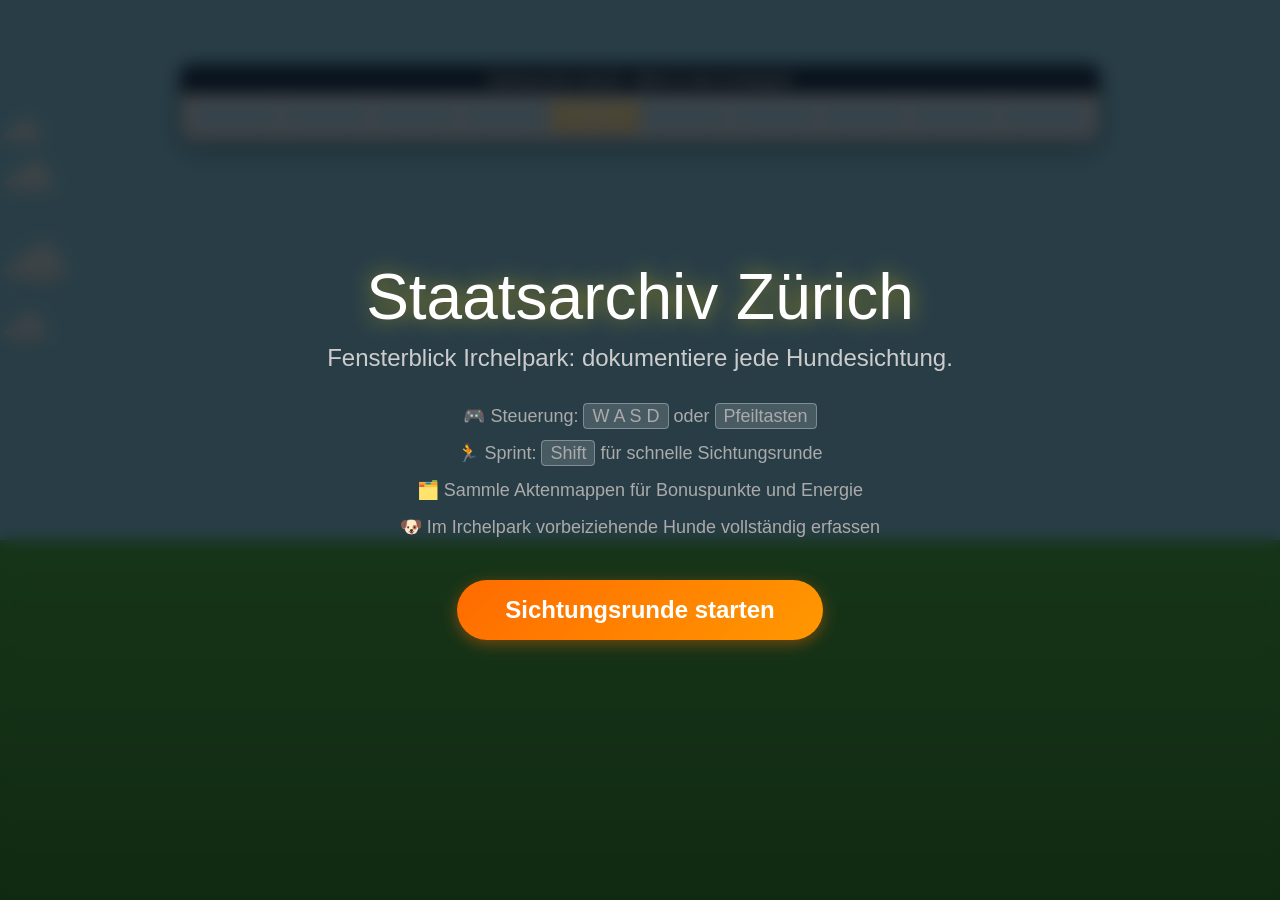
==== hundefangen_stazh.html @ 7fc8d3dc "stazh hunde" ====
<!DOCTYPE html>
<html lang="de">
<head>
    <meta charset="UTF-8">
    <meta name="viewport" content="width=device-width, initial-scale=1.0">
    <title>Staatsarchiv Zürich: Fensterblick Irchelpark</title>
    <style>
        * {
            margin: 0;
            padding: 0;
            box-sizing: border-box;
            user-select: none;
        }

        body {
            overflow: hidden;
            background: #1a1a2e;
            font-family: 'Segoe UI', Tahoma, Geneva, Verdana, sans-serif;
        }

        #game-container {
            position: relative;
            width: 100vw;
            height: 100vh;
            background: linear-gradient(180deg, #87CEEB 0%, #87CEEB 60%, #4CAF50 60%, #388E3C 100%);
            overflow: hidden;
        }

        /* Wolken */
        .cloud {
            position: absolute;
            font-size: 40px;
            opacity: 0.7;
            animation: cloudMove linear infinite;
            pointer-events: none;
        }

        @keyframes cloudMove {
            from { transform: translateX(-100px); }
            to { transform: translateX(calc(100vw + 100px)); }
        }

        /* Bäume und Deko */
        .tree {
            position: absolute;
            font-size: 50px;
            bottom: 0;
            pointer-events: none;
            filter: drop-shadow(2px 4px 3px rgba(0,0,0,0.2));
        }

        /* Staatsarchiv-Fassade mit Fenstern */
        #archive-facade {
            position: absolute;
            top: 64px;
            left: 50%;
            transform: translateX(-50%);
            width: min(86vw, 920px);
            z-index: 24;
            pointer-events: none;
        }

        .archive-building {
            border: 2px solid rgba(29, 56, 90, 0.85);
            border-radius: 10px;
            background: linear-gradient(180deg, rgba(240, 247, 255, 0.95) 0%, rgba(225, 236, 246, 0.94) 100%);
            box-shadow: 0 10px 24px rgba(9, 26, 44, 0.24);
            overflow: hidden;
        }

        .archive-header {
            padding: 6px 12px;
            background: rgba(14, 48, 83, 0.92);
            color: #fff;
            font-size: 14px;
            letter-spacing: 0.3px;
            font-weight: 600;
            text-align: center;
            text-shadow: 0 1px 2px rgba(0,0,0,0.25);
        }

        .archive-windows {
            display: grid;
            grid-template-columns: repeat(10, minmax(26px, 1fr));
            gap: 6px;
            padding: 8px 12px 10px;
        }

        .archive-window {
            min-height: 28px;
            border-radius: 4px;
            border: 1px solid rgba(19, 61, 97, 0.3);
            background: linear-gradient(180deg, rgba(175, 228, 255, 0.78) 0%, rgba(141, 214, 249, 0.56) 100%);
            position: relative;
            overflow: hidden;
        }

        .archive-window::before {
            content: '';
            position: absolute;
            left: 0;
            right: 0;
            top: 9px;
            border-top: 1px solid rgba(12, 52, 88, 0.2);
        }

        .window-sighting {
            position: absolute;
            inset: 0;
            display: flex;
            align-items: center;
            justify-content: center;
            font-size: 18px;
            opacity: 0;
            transform: translateY(6px) scale(0.65);
            transition: opacity 0.25s ease, transform 0.25s ease;
            filter: drop-shadow(0 0 4px rgba(255, 255, 255, 0.85));
        }

        .archive-window.active {
            box-shadow: 0 0 0 2px rgba(255, 214, 84, 0.6);
            background: linear-gradient(180deg, rgba(255, 245, 192, 0.92) 0%, rgba(255, 225, 141, 0.86) 100%);
        }

        .archive-window.active .window-sighting {
            opacity: 1;
            transform: translateY(0) scale(1);
        }

        /* Spieler und Hunde */
        .dog {
            position: absolute;
            font-size: 40px;
            transition: none;
            z-index: 10;
            filter: drop-shadow(2px 3px 2px rgba(0,0,0,0.3));
        }

        .dog.player {
            z-index: 20;
            font-size: 48px;
            filter: drop-shadow(2px 3px 4px rgba(0,0,0,0.4));
        }

        .dog.caught {
            opacity: 0.85;
            font-size: 36px;
        }

        /* Fang-Effekt */
        .catch-effect {
            position: absolute;
            font-size: 24px;
            font-weight: bold;
            color: #FF6B00;
            text-shadow: 0 0 10px #FFD700;
            z-index: 100;
            pointer-events: none;
            animation: catchPop 0.8s ease-out forwards;
        }

        @keyframes catchPop {
            0% { transform: scale(0.5) translateY(0); opacity: 1; }
            50% { transform: scale(1.3) translateY(-30px); opacity: 1; }
            100% { transform: scale(1) translateY(-60px); opacity: 0; }
        }

        /* Konfetti */
        .confetti {
            position: absolute;
            width: 10px;
            height: 10px;
            z-index: 200;
            pointer-events: none;
            animation: confettiFall linear forwards;
        }

        @keyframes confettiFall {
            0% { transform: translateY(0) rotate(0deg); opacity: 1; }
            100% { transform: translateY(100vh) rotate(720deg); opacity: 0; }
        }

        /* HUD */
        #hud {
            position: absolute;
            top: 0;
            left: 0;
            right: 0;
            display: flex;
            justify-content: space-between;
            align-items: center;
            padding: 12px 24px;
            background: rgba(0, 0, 0, 0.3);
            backdrop-filter: blur(5px);
            z-index: 50;
            color: white;
            font-size: 20px;
            font-weight: bold;
        }

        #hud .hud-item {
            display: flex;
            align-items: center;
            gap: 8px;
        }

        #hud .hud-item span.label {
            color: #FFD700;
        }

        /* Startbildschirm */
        #start-screen, #level-screen, #win-screen {
            position: absolute;
            top: 0; left: 0; right: 0; bottom: 0;
            display: flex;
            flex-direction: column;
            justify-content: center;
            align-items: center;
            background: rgba(0, 0, 0, 0.7);
            backdrop-filter: blur(8px);
            z-index: 500;
            color: white;
            text-align: center;
        }

        .screen-title {
            font-size: clamp(34px, 7.5vw, 64px);
            margin-bottom: 10px;
            text-shadow: 0 0 20px rgba(255, 215, 0, 0.5);
        }

        .screen-subtitle {
            font-size: clamp(18px, 3.8vw, 24px);
            color: #ccc;
            margin-bottom: 30px;
        }

        .screen-info {
            font-size: 18px;
            color: #aaa;
            margin-bottom: 8px;
            line-height: 1.6;
        }

        .screen-info kbd {
            background: rgba(255,255,255,0.15);
            border: 1px solid rgba(255,255,255,0.3);
            border-radius: 4px;
            padding: 2px 8px;
            font-family: inherit;
        }

        .btn {
            margin-top: 30px;
            padding: 16px 48px;
            font-size: 24px;
            font-weight: bold;
            border: none;
            border-radius: 50px;
            cursor: pointer;
            background: linear-gradient(135deg, #FF6B00, #FF9800);
            color: white;
            box-shadow: 0 4px 15px rgba(255, 107, 0, 0.4);
            transition: transform 0.2s, box-shadow 0.2s;
        }

        .btn:hover {
            transform: scale(1.05);
            box-shadow: 0 6px 20px rgba(255, 107, 0, 0.6);
        }

        .btn:active {
            transform: scale(0.97);
        }

        .stats-box {
            background: rgba(255,255,255,0.1);
            border-radius: 16px;
            padding: 20px 40px;
            margin: 20px 0;
        }

        .stats-box .stat {
            font-size: 22px;
            margin: 8px 0;
        }

        .stats-box .stat .val {
            color: #FFD700;
            font-weight: bold;
        }

        /* Pfotenabdrücke Trail */
        .paw-print {
            position: absolute;
            font-size: 16px;
            opacity: 0.3;
            pointer-events: none;
            animation: pawFade 2s ease-out forwards;
        }

        @keyframes pawFade {
            0% { opacity: 0.3; }
            100% { opacity: 0; }
        }

        /* Wuff-Bubble */
        .wuff-bubble {
            position: absolute;
            background: white;
            color: #333;
            padding: 4px 10px;
            border-radius: 12px;
            font-size: 14px;
            font-weight: bold;
            z-index: 30;
            pointer-events: none;
            animation: bubbleFloat 1s ease-out forwards;
            box-shadow: 0 2px 8px rgba(0,0,0,0.2);
        }

        .wuff-bubble::after {
            content: '';
            position: absolute;
            bottom: -6px;
            left: 50%;
            transform: translateX(-50%);
            border-left: 6px solid transparent;
            border-right: 6px solid transparent;
            border-top: 6px solid white;
        }

        @keyframes bubbleFloat {
            0% { transform: translateY(0) scale(0.5); opacity: 0; }
            20% { transform: translateY(-10px) scale(1); opacity: 1; }
            80% { opacity: 1; }
            100% { transform: translateY(-40px); opacity: 0; }
        }

        /* Mini-Map */
        #minimap {
            position: absolute;
            bottom: 12px;
            right: 12px;
            width: 150px;
            height: 100px;
            background: rgba(0,0,0,0.4);
            border: 2px solid rgba(255,255,255,0.3);
            border-radius: 8px;
            z-index: 40;
            overflow: hidden;
        }

        .minimap-dot {
            position: absolute;
            width: 6px;
            height: 6px;
            border-radius: 50%;
        }

        .minimap-dot.player-dot {
            background: #FFD700;
            width: 8px;
            height: 8px;
            box-shadow: 0 0 4px #FFD700;
        }

        .minimap-dot.enemy-dot {
            background: #FF4444;
        }

        .minimap-dot.caught-dot {
            background: #4CAF50;
        }

        /* Geschwindigkeits-Boost Anzeige */
        .speed-indicator {
            position: absolute;
            bottom: 12px;
            left: 12px;
            color: white;
            font-size: 16px;
            background: rgba(0,0,0,0.4);
            padding: 8px 14px;
            border-radius: 8px;
            z-index: 40;
        }

        /* Lustige Hunde-Bouncing animation */
        .dog-bounce {
            animation: dogBounce 0.5s ease-in-out infinite alternate;
        }

        @keyframes dogBounce {
            0% { transform: translateY(0) scaleX(1); }
            100% { transform: translateY(-5px) scaleX(-1); }
        }

        .dog-idle {
            animation: dogIdle 1.5s ease-in-out infinite alternate;
        }

        @keyframes dogIdle {
            0% { transform: translateY(0); }
            100% { transform: translateY(-3px); }
        }

        /* Power-Up */
        .powerup {
            position: absolute;
            font-size: 32px;
            z-index: 15;
            animation: powerupFloat 1s ease-in-out infinite alternate;
            filter: drop-shadow(0 0 8px gold);
            cursor: pointer;
        }

        @keyframes powerupFloat {
            0% { transform: translateY(0) scale(1); }
            100% { transform: translateY(-8px) scale(1.1); }
        }

        /* Mobile Controls */
        #mobile-controls {
            display: none;
            position: absolute;
            bottom: 20px;
            left: 50%;
            transform: translateX(-50%);
            z-index: 60;
        }

        .mobile-btn {
            width: 60px;
            height: 60px;
            background: rgba(255,255,255,0.3);
            border: 2px solid rgba(255,255,255,0.5);
            border-radius: 50%;
            font-size: 28px;
            display: flex;
            align-items: center;
            justify-content: center;
            cursor: pointer;
            -webkit-tap-highlight-color: transparent;
        }

        .mobile-btn:active {
            background: rgba(255,255,255,0.5);
        }

        .mobile-row {
            display: flex;
            justify-content: center;
            gap: 5px;
        }

        @media (pointer: coarse) {
            #mobile-controls {
                display: block;
            }

            #archive-facade {
                top: 58px;
                width: min(92vw, 760px);
            }

            .archive-windows {
                grid-template-columns: repeat(8, minmax(24px, 1fr));
            }
        }
    </style>
</head>
<body>
    <div id="game-container">
        <!-- HUD -->
        <div id="hud" style="display:none;">
            <div class="hud-item">
                <span class="label">🗂️ Sichtungen:</span>
                <span id="pack-count">0</span>
            </div>
            <div class="hud-item">
                <span class="label">⭐ Punkte:</span>
                <span id="score">0</span>
            </div>
            <div class="hud-item">
                <span class="label">⏱️ Zeit:</span>
                <span id="timer">0:00</span>
            </div>
            <div class="hud-item">
                <span class="label">📊 Fenster:</span>
                <span id="level">1</span>
            </div>
        </div>

        <!-- Staatsarchiv-Fassade -->
        <div id="archive-facade" aria-hidden="true">
            <div class="archive-building">
                <div class="archive-header" id="archive-level-name">Staatsarchiv Zürich · Blick in den Irchelpark</div>
                <div class="archive-windows" id="archive-windows"></div>
            </div>
        </div>

        <!-- Minimap -->
        <div id="minimap" style="display:none;"></div>

        <!-- Speed Indicator -->
        <div class="speed-indicator" id="speed-indicator" style="display:none;">
            👀 Fensterblick
        </div>

        <!-- Mobile Controls -->
        <div id="mobile-controls">
            <div class="mobile-row">
                <div class="mobile-btn" data-dir="up">⬆️</div>
            </div>
            <div class="mobile-row">
                <div class="mobile-btn" data-dir="left">⬅️</div>
                <div class="mobile-btn" data-dir="down">⬇️</div>
                <div class="mobile-btn" data-dir="right">➡️</div>
            </div>
        </div>

        <!-- Start Screen -->
        <div id="start-screen">
            <div class="screen-title">Staatsarchiv Zürich</div>
            <div class="screen-subtitle">Fensterblick Irchelpark: dokumentiere jede Hundesichtung.</div>
            <div class="screen-info">🎮 Steuerung: <kbd>W A S D</kbd> oder <kbd>Pfeiltasten</kbd></div>
            <div class="screen-info">🏃 Sprint: <kbd>Shift</kbd> für schnelle Sichtungsrunde</div>
            <div class="screen-info">🗂️ Sammle Aktenmappen für Bonuspunkte und Energie</div>
            <div class="screen-info">🐶 Im Irchelpark vorbeiziehende Hunde vollständig erfassen</div>
            <button class="btn" id="start-btn">Sichtungsrunde starten</button>
        </div>

        <!-- Level Complete Screen -->
        <div id="level-screen" style="display:none;">
            <div class="screen-title">Sichtungsrunde abgeschlossen</div>
            <div class="stats-box">
                <div class="stat">🐕 Hunde dokumentiert: <span class="val" id="ls-dogs">0</span></div>
                <div class="stat">⭐ Punkte: <span class="val" id="ls-score">0</span></div>
                <div class="stat">⏱️ Zeit: <span class="val" id="ls-time">0:00</span></div>
            </div>
            <button class="btn" id="next-btn">Nächstes Fenster öffnen</button>
        </div>

        <!-- Win Screen -->
        <div id="win-screen" style="display:none;">
            <div class="screen-title">Archivbericht komplett</div>
            <div class="screen-subtitle">Alle Fenster am Staatsarchiv wurden ausgewertet.</div>
            <div class="stats-box">
                <div class="stat">⭐ Gesamtpunkte: <span class="val" id="ws-score">0</span></div>
                <div class="stat">⏱️ Gesamtzeit: <span class="val" id="ws-time">0:00</span></div>
                <div class="stat">🐕 Hunde dokumentiert: <span class="val" id="ws-dogs">0</span></div>
            </div>
            <button class="btn" id="restart-btn">Neue Tagesrunde</button>
        </div>
    </div>

    <script>
        // ============================================================
        // STAATSARCHIV ZUERICH: FENSTERBLICK IRCHELPARK
        // ============================================================

        const container = document.getElementById('game-container');
        const hud = document.getElementById('hud');
        const minimapEl = document.getElementById('minimap');
        const speedIndicator = document.getElementById('speed-indicator');
        const archiveLevelNameEl = document.getElementById('archive-level-name');
        const archiveWindowsEl = document.getElementById('archive-windows');

        // Dog Emojis
        const DOG_EMOJIS = ['🐶', '🐩', '🦮', '🐕‍🦺', '🐕', '🦊'];
        const PLAYER_EMOJI = '🐕';
        const POWERUP_EMOJI = '🗂️';
        const WINDOW_SIGHTING_EMOJIS = ['🐶', '🐕', '🦮', '🐕‍🦺', '🐾', '🦴'];
        const BARK_SOUNDS = ['Wuff im Park!', 'Gassi!', 'Wau vom Irchel!', 'Hechel...', 'Ruff!', 'Sichtung!'];

        // Level Konfiguration
        const LEVELS = [
            { dogs: 5, speed: 1.4, name: "Nordfenster", spot: "Irchelpark Wiesenrand", bgColor1: '#9ED3EC', bgColor2: '#4E9362', powerups: 2, sightingRate: 260 },
            { dogs: 7, speed: 1.95, name: "Lesesaalfenster", spot: "Beliebte Gassi-Route", bgColor1: '#E9CFA5', bgColor2: '#5A9F69', powerups: 3, sightingRate: 230 },
            { dogs: 9, speed: 2.35, name: "Westfenster", spot: "Bachweg im Irchelpark", bgColor1: '#9AC6E3', bgColor2: '#74B84A', powerups: 2, sightingRate: 205 },
            { dogs: 11, speed: 2.85, name: "Magazinfenster", spot: "Hundegruppe am Hang", bgColor1: '#D5B9D8', bgColor2: '#6AAE6A', powerups: 4, sightingRate: 180 },
            { dogs: 14, speed: 3.3, name: "Panoramafenster", spot: "Hauptweg Irchelpark", bgColor1: '#F2AE8B', bgColor2: '#53A065', powerups: 3, sightingRate: 155 },
        ];

        // Game State
        let state = {
            running: false,
            level: 0,
            score: 0,
            totalDogsCaught: 0,
            startTime: 0,
            levelStartTime: 0,
            player: { x: 0, y: 0, vx: 0, vy: 0, speed: 4, sprinting: false, stamina: 100 },
            dogs: [],
            caughtDogs: [], // Trail following player
            powerups: [],
            keys: {},
            mobileDir: { up: false, down: false, left: false, right: false },
            pawTimer: 0,
            archiveSightingTimer: 0,
            activeWindowIndex: -1,
            gameWidth: 0,
            gameHeight: 0,
        };

        // DOM Elements
        let playerEl = null;
        let dogElements = [];
        let caughtElements = [];
        let powerupElements = [];
        let treeElements = [];
        let cloudElements = [];
        let archiveWindowElements = [];

        // ============================================================
        // Initialisierung
        // ============================================================

        function init() {
            state.gameWidth = window.innerWidth;
            state.gameHeight = window.innerHeight;

            // Events
            document.addEventListener('keydown', e => {
                state.keys[e.key.toLowerCase()] = true;
                if (['arrowup','arrowdown','arrowleft','arrowright',' '].includes(e.key.toLowerCase())) {
                    e.preventDefault();
                }
            });
            document.addEventListener('keyup', e => {
                state.keys[e.key.toLowerCase()] = false;
            });

            // Mobile Controls
            document.querySelectorAll('.mobile-btn').forEach(btn => {
                const dir = btn.dataset.dir;
                btn.addEventListener('touchstart', e => { e.preventDefault(); state.mobileDir[dir] = true; });
                btn.addEventListener('touchend', e => { e.preventDefault(); state.mobileDir[dir] = false; });
            });

            // Buttons
            document.getElementById('start-btn').addEventListener('click', startGame);
            document.getElementById('next-btn').addEventListener('click', nextLevel);
            document.getElementById('restart-btn').addEventListener('click', restartGame);

            // Resize
            window.addEventListener('resize', () => {
                state.gameWidth = window.innerWidth;
                state.gameHeight = window.innerHeight;
                createArchiveWindows();
            });

            // Deko
            createClouds();
            createArchiveWindows();
        }

        function createClouds() {
            for (let i = 0; i < 4; i++) {
                const cloud = document.createElement('div');
                cloud.className = 'cloud';
                cloud.textContent = '☁️';
                cloud.style.top = (5 + Math.random() * 40) + '%';
                cloud.style.animationDuration = (15 + Math.random() * 20) + 's';
                cloud.style.animationDelay = (-Math.random() * 20) + 's';
                cloud.style.fontSize = (30 + Math.random() * 30) + 'px';
                container.appendChild(cloud);
                cloudElements.push(cloud);
            }
        }

        function createArchiveWindows() {
            archiveWindowsEl.innerHTML = '';
            archiveWindowElements = [];

            const windowCount = window.matchMedia('(pointer: coarse)').matches ? 8 : 10;
            for (let i = 0; i < windowCount; i++) {
                const windowEl = document.createElement('div');
                windowEl.className = 'archive-window';

                const sightingEl = document.createElement('div');
                sightingEl.className = 'window-sighting';
                sightingEl.textContent = WINDOW_SIGHTING_EMOJIS[Math.floor(Math.random() * WINDOW_SIGHTING_EMOJIS.length)];

                windowEl.appendChild(sightingEl);
                archiveWindowsEl.appendChild(windowEl);
                archiveWindowElements.push(windowEl);
            }

            setArchiveWindowSighting(Math.floor(Math.random() * archiveWindowElements.length));
        }

        function setArchiveWindowSighting(index) {
            archiveWindowElements.forEach((windowEl, i) => {
                const sightingEl = windowEl.querySelector('.window-sighting');
                if (i === index) {
                    sightingEl.textContent = WINDOW_SIGHTING_EMOJIS[Math.floor(Math.random() * WINDOW_SIGHTING_EMOJIS.length)];
                    windowEl.classList.add('active');
                } else {
                    windowEl.classList.remove('active');
                }
            });

            state.activeWindowIndex = index;
        }

        function updateArchiveWindows(dt) {
            if (!state.running || archiveWindowElements.length === 0) return;

            const currentLevel = LEVELS[state.level];
            state.archiveSightingTimer += dt;

            if (state.archiveSightingTimer < currentLevel.sightingRate) return;

            state.archiveSightingTimer = 0;
            const nextWindow = Math.floor(Math.random() * archiveWindowElements.length);
            setArchiveWindowSighting(nextWindow);
        }

        function createTrees() {
            // Clear old trees
            treeElements.forEach(t => t.remove());
            treeElements = [];

            const trees = ['🌳', '🌲', '🌿', '🌱', '🪑', '🚶', '🚴', '🦆'];
            const count = 8 + Math.floor(Math.random() * 6);
            for (let i = 0; i < count; i++) {
                const tree = document.createElement('div');
                tree.className = 'tree';
                tree.textContent = trees[Math.floor(Math.random() * trees.length)];
                tree.style.left = (Math.random() * 90 + 5) + '%';
                tree.style.bottom = (Math.random() * 35) + '%';
                tree.style.fontSize = (35 + Math.random() * 30) + 'px';
                tree.style.opacity = 0.7 + Math.random() * 0.3;
                container.appendChild(tree);
                treeElements.push(tree);
            }
        }

        // ============================================================
        // Spiel starten
        // ============================================================

        function startGame() {
            document.getElementById('start-screen').style.display = 'none';
            state.level = 0;
            state.score = 0;
            state.totalDogsCaught = 0;
            state.startTime = Date.now();
            startLevel();
        }

        function restartGame() {
            document.getElementById('win-screen').style.display = 'none';
            state.level = 0;
            state.score = 0;
            state.totalDogsCaught = 0;
            state.startTime = Date.now();
            startLevel();
        }

        function nextLevel() {
            document.getElementById('level-screen').style.display = 'none';
            state.level++;
            if (state.level >= LEVELS.length) {
                showWinScreen();
                return;
            }
            startLevel();
        }

        function startLevel() {
            const lvl = LEVELS[state.level];

            // Update background
            container.style.background = `linear-gradient(180deg, ${lvl.bgColor1} 0%, ${lvl.bgColor1} 55%, ${lvl.bgColor2} 55%, ${lvl.bgColor2} 100%)`;
            archiveLevelNameEl.textContent = `Staatsarchiv Zürich · ${lvl.name} (${lvl.spot})`;

            // Clear old elements
            clearGameElements();

            // Create decorations
            createTrees();

            // Show HUD
            hud.style.display = 'flex';
            minimapEl.style.display = 'block';
            speedIndicator.style.display = 'block';
            document.getElementById('level').textContent = state.level + 1;

            // Place player in center
            state.player.x = state.gameWidth / 2;
            state.player.y = state.gameHeight / 2;
            state.player.vx = 0;
            state.player.vy = 0;
            state.player.stamina = 100;

            // Create player element
            playerEl = document.createElement('div');
            playerEl.className = 'dog player dog-idle';
            playerEl.textContent = PLAYER_EMOJI;
            container.appendChild(playerEl);

            // Create enemy dogs
            state.dogs = [];
            dogElements = [];
            for (let i = 0; i < lvl.dogs; i++) {
                const dog = {
                    x: Math.random() * (state.gameWidth - 100) + 50,
                    y: Math.random() * (state.gameHeight - 200) + 100,
                    vx: (Math.random() - 0.5) * 2,
                    vy: (Math.random() - 0.5) * 2,
                    emoji: DOG_EMOJIS[Math.floor(Math.random() * DOG_EMOJIS.length)],
                    speed: lvl.speed * (0.8 + Math.random() * 0.4),
                    scared: false,
                    scaredTimer: 0,
                    wanderTimer: Math.random() * 100,
                    barkTimer: Math.random() * 300,
                };
                state.dogs.push(dog);

                const el = document.createElement('div');
                el.className = 'dog dog-idle';
                el.textContent = dog.emoji;
                container.appendChild(el);
                dogElements.push(el);
            }

            // Create powerups
            state.powerups = [];
            powerupElements = [];
            for (let i = 0; i < lvl.powerups; i++) {
                createPowerup();
            }

            // Configure caught dogs trail
            state.caughtDogs = [];
            caughtElements = [];
            state.archiveSightingTimer = 0;
            if (archiveWindowElements.length > 0) {
                setArchiveWindowSighting(Math.floor(Math.random() * archiveWindowElements.length));
            }

            // Start time
            state.levelStartTime = Date.now();

            // Start game loop
            state.running = true;
            requestAnimationFrame(gameLoop);
        }

        function createPowerup() {
            const pu = {
                x: Math.random() * (state.gameWidth - 100) + 50,
                y: Math.random() * (state.gameHeight - 200) + 100,
                type: 'archive-doc',
            };
            state.powerups.push(pu);

            const el = document.createElement('div');
            el.className = 'powerup';
            el.textContent = POWERUP_EMOJI;
            container.appendChild(el);
            powerupElements.push(el);
        }

        function clearGameElements() {
            if (playerEl) playerEl.remove();
            dogElements.forEach(el => el.remove());
            caughtElements.forEach(el => el.remove());
            powerupElements.forEach(el => el.remove());
            document.querySelectorAll('.paw-print, .catch-effect, .wuff-bubble, .confetti').forEach(el => el.remove());
            dogElements = [];
            caughtElements = [];
            powerupElements = [];
            state.dogs = [];
            state.caughtDogs = [];
            state.powerups = [];
        }

        // ============================================================
        // Game Loop
        // ============================================================

        let lastTime = 0;

        function gameLoop(timestamp) {
            if (!state.running) return;

            const dt = Math.min((timestamp - lastTime) / 16.67, 3); // Normalize to ~60fps
            lastTime = timestamp;

            updatePlayer(dt);
            updateDogs(dt);
            updateCaughtDogs(dt);
            updateArchiveWindows(dt);
            checkCollisions();
            updateHUD();
            updateMinimap();
            render();

            requestAnimationFrame(gameLoop);
        }

        // ============================================================
        // Spieler Update
        // ============================================================

        function updatePlayer(dt) {
            const p = state.player;
            let dx = 0, dy = 0;

            // Input
            if (state.keys['w'] || state.keys['arrowup'] || state.mobileDir.up) dy -= 1;
            if (state.keys['s'] || state.keys['arrowdown'] || state.mobileDir.down) dy += 1;
            if (state.keys['a'] || state.keys['arrowleft'] || state.mobileDir.left) dx -= 1;
            if (state.keys['d'] || state.keys['arrowright'] || state.mobileDir.right) dx += 1;

            // Normalize diagonal
            if (dx !== 0 && dy !== 0) {
                dx *= 0.707;
                dy *= 0.707;
            }

            // Sprint
            const isSprinting = (state.keys['shift'] || state.keys['Shift']) && p.stamina > 0 && (dx !== 0 || dy !== 0);
            p.sprinting = isSprinting;

            if (isSprinting) {
                p.stamina = Math.max(0, p.stamina - 0.8 * dt);
            } else {
                p.stamina = Math.min(100, p.stamina + 0.3 * dt);
            }

            const speed = isSprinting ? p.speed * 1.6 : p.speed;

            // Apply velocity with smoothing
            p.vx = dx * speed;
            p.vy = dy * speed;

            p.x += p.vx * dt;
            p.y += p.vy * dt;

            // Bounds
            p.x = Math.max(25, Math.min(state.gameWidth - 25, p.x));
            p.y = Math.max(70, Math.min(state.gameHeight - 25, p.y));

            // Paw prints
            state.pawTimer += dt;
            if ((Math.abs(p.vx) > 0.5 || Math.abs(p.vy) > 0.5) && state.pawTimer > 8) {
                state.pawTimer = 0;
                createPawPrint(p.x, p.y);
            }

            // Speed indicator
            if (isSprinting) {
                speedIndicator.innerHTML = `🏃 Aktenlauf (${Math.round(p.stamina)}%)`;
                speedIndicator.style.color = p.stamina < 20 ? '#FF4444' : '#FFD700';
            } else {
                speedIndicator.innerHTML = `👀 Fensterblick (${Math.round(p.stamina)}%)`;
                speedIndicator.style.color = 'white';
            }

            // Animation class
            if (Math.abs(p.vx) > 0.5 || Math.abs(p.vy) > 0.5) {
                playerEl.className = 'dog player dog-bounce';
            } else {
                playerEl.className = 'dog player dog-idle';
            }
        }

        function createPawPrint(x, y) {
            const paw = document.createElement('div');
            paw.className = 'paw-print';
            paw.textContent = '🐾';
            paw.style.left = (x - 8) + 'px';
            paw.style.top = (y + 10) + 'px';
            container.appendChild(paw);
            setTimeout(() => paw.remove(), 2000);
        }

        // ============================================================
        // Hunde KI
        // ============================================================

        function updateDogs(dt) {
            const p = state.player;

            state.dogs.forEach((dog, i) => {
                const distToPlayer = distance(dog.x, dog.y, p.x, p.y);
                const fleeRange = 180;
                const panicRange = 100;

                dog.wanderTimer += dt;
                dog.barkTimer += dt;

                // Gelegentlich bellen
                if (dog.barkTimer > 200 + Math.random() * 300) {
                    dog.barkTimer = 0;
                    if (Math.random() < 0.3) {
                        showBark(dog.x, dog.y - 20);
                    }
                }

                if (distToPlayer < panicRange) {
                    // PANIK - schnell wegrennen
                    const angle = Math.atan2(dog.y - p.y, dog.x - p.x);
                    dog.vx = Math.cos(angle) * dog.speed * 1.8;
                    dog.vy = Math.sin(angle) * dog.speed * 1.8;
                    dog.scared = true;

                    // Bellen wenn panisch
                    if (Math.random() < 0.02) {
                        showBark(dog.x, dog.y - 20);
                    }
                } else if (distToPlayer < fleeRange) {
                    // Nervös - wegbewegen
                    const angle = Math.atan2(dog.y - p.y, dog.x - p.x);
                    dog.vx += Math.cos(angle) * dog.speed * 0.15 * dt;
                    dog.vy += Math.sin(angle) * dog.speed * 0.15 * dt;
                    dog.scared = true;
                } else {
                    dog.scared = false;

                    // Frei herumlaufen
                    if (dog.wanderTimer > 60 + Math.random() * 80) {
                        dog.wanderTimer = 0;
                        const angle = Math.random() * Math.PI * 2;
                        dog.vx = Math.cos(angle) * dog.speed * 0.6;
                        dog.vy = Math.sin(angle) * dog.speed * 0.6;
                    }
                }

                // Geschwindigkeit begrenzen
                const maxSpd = dog.scared ? dog.speed * 2 : dog.speed;
                const currentSpd = Math.sqrt(dog.vx * dog.vx + dog.vy * dog.vy);
                if (currentSpd > maxSpd) {
                    dog.vx = (dog.vx / currentSpd) * maxSpd;
                    dog.vy = (dog.vy / currentSpd) * maxSpd;
                }

                // Reibung
                dog.vx *= 0.98;
                dog.vy *= 0.98;

                // Position aktualisieren
                dog.x += dog.vx * dt;
                dog.y += dog.vy * dt;

                // Bounds - von Wänden abprallen
                if (dog.x < 30) { dog.x = 30; dog.vx = Math.abs(dog.vx) * 0.8; }
                if (dog.x > state.gameWidth - 30) { dog.x = state.gameWidth - 30; dog.vx = -Math.abs(dog.vx) * 0.8; }
                if (dog.y < 70) { dog.y = 70; dog.vy = Math.abs(dog.vy) * 0.8; }
                if (dog.y > state.gameHeight - 30) { dog.y = state.gameHeight - 30; dog.vy = -Math.abs(dog.vy) * 0.8; }

                // Animation
                if (dog.scared) {
                    dogElements[i].className = 'dog dog-bounce';
                } else if (Math.abs(dog.vx) > 0.3 || Math.abs(dog.vy) > 0.3) {
                    dogElements[i].className = 'dog dog-bounce';
                } else {
                    dogElements[i].className = 'dog dog-idle';
                }
            });
        }

        // ============================================================
        // Gefangene Hunde (Schlange)
        // ============================================================

        function updateCaughtDogs(dt) {
            if (state.caughtDogs.length === 0) return;

            // Erster gefangener Hund folgt dem Spieler
            const leader = { x: state.player.x, y: state.player.y };
            const followDist = 40;

            state.caughtDogs.forEach((dog, i) => {
                const target = i === 0 ? leader : state.caughtDogs[i - 1];
                const dist = distance(dog.x, dog.y, target.x, target.y);

                if (dist > followDist) {
                    const angle = Math.atan2(target.y - dog.y, target.x - dog.x);
                    const moveSpeed = Math.min(dist * 0.12, state.player.speed * 1.2);
                    dog.x += Math.cos(angle) * moveSpeed * dt;
                    dog.y += Math.sin(angle) * moveSpeed * dt;
                }
            });
        }

        // ============================================================
        // Kollisionserkennung
        // ============================================================

        function checkCollisions() {
            const p = state.player;

            // Hunde fangen
            for (let i = state.dogs.length - 1; i >= 0; i--) {
                const dog = state.dogs[i];
                const dist = distance(p.x, p.y, dog.x, dog.y);

                if (dist < 40) {
                    catchDog(i);
                }
            }

            // Powerups sammeln
            for (let i = state.powerups.length - 1; i >= 0; i--) {
                const pu = state.powerups[i];
                const dist = distance(p.x, p.y, pu.x, pu.y);

                if (dist < 35) {
                    collectPowerup(i);
                }
            }

            // Check level complete
            if (state.dogs.length === 0 && state.running) {
                levelComplete();
            }
        }

        function catchDog(index) {
            const dog = state.dogs[index];

            // Effekte
            showCatchEffect(dog.x, dog.y, '🗂️ Sichtung erfasst');
            showBark(dog.x, dog.y - 30);

            // Punkte
            const pointsBase = 100;
            const speedBonus = Math.floor(dog.speed * 20);
            const comboMultiplier = Math.min(state.caughtDogs.length + 1, 5);
            const points = (pointsBase + speedBonus) * comboMultiplier;
            state.score += points;
            state.totalDogsCaught++;

            // Show points
            showPointsPopup(dog.x, dog.y - 10, `+${points}`);

            // Zum Rudel hinzufügen
            const lastPos = state.caughtDogs.length > 0
                ? state.caughtDogs[state.caughtDogs.length - 1]
                : state.player;

            const caughtDog = {
                x: lastPos.x,
                y: lastPos.y,
                emoji: dog.emoji,
            };
            state.caughtDogs.push(caughtDog);

            // Element erstellen
            const el = document.createElement('div');
            el.className = 'dog caught dog-idle';
            el.textContent = dog.emoji;
            container.appendChild(el);
            caughtElements.push(el);

            // Altes Element entfernen
            dogElements[index].remove();
            dogElements.splice(index, 1);
            state.dogs.splice(index, 1);
        }

        function collectPowerup(index) {
            const pu = state.powerups[index];
            state.score += 50;
            state.player.stamina = Math.min(100, state.player.stamina + 45);

            showCatchEffect(pu.x, pu.y, '📎 Archiv-Boost');
            showPointsPopup(pu.x, pu.y - 10, '+50 Aktenbonus');

            powerupElements[index].remove();
            powerupElements.splice(index, 1);
            state.powerups.splice(index, 1);

            // Spawn new one after a while
            setTimeout(() => {
                if (state.running && state.dogs.length > 0) {
                    createPowerup();
                }
            }, 5000);
        }

        // ============================================================
        // Level geschafft
        // ============================================================

        function levelComplete() {
            state.running = false;

            const levelTime = formatTime((Date.now() - state.levelStartTime) / 1000);
            const timeBonus = Math.max(0, 500 - Math.floor((Date.now() - state.levelStartTime) / 1000) * 5);
            state.score += timeBonus;

            // Konfetti!
            spawnConfetti();

            if (state.level >= LEVELS.length - 1) {
                // Spiel gewonnen!
                setTimeout(() => showWinScreen(), 1500);
            } else {
                setTimeout(() => {
                    const ls = document.getElementById('level-screen');
                    document.getElementById('ls-dogs').textContent = state.caughtDogs.length;
                    document.getElementById('ls-score').textContent = state.score;
                    document.getElementById('ls-time').textContent = levelTime;
                    ls.style.display = 'flex';
                }, 1500);
            }
        }

        function showWinScreen() {
            const totalTime = formatTime((Date.now() - state.startTime) / 1000);
            const ws = document.getElementById('win-screen');
            document.getElementById('ws-score').textContent = state.score;
            document.getElementById('ws-time').textContent = totalTime;
            document.getElementById('ws-dogs').textContent = state.totalDogsCaught;
            ws.style.display = 'flex';
            spawnConfetti();
        }

        // ============================================================
        // Visuelle Effekte
        // ============================================================

        function showCatchEffect(x, y, text = '🗂️ Sichtung erfasst') {
            const effect = document.createElement('div');
            effect.className = 'catch-effect';
            effect.textContent = text;
            effect.style.left = (x - 60) + 'px';
            effect.style.top = (y - 30) + 'px';
            container.appendChild(effect);
            setTimeout(() => effect.remove(), 800);
        }

        function showPointsPopup(x, y, text) {
            const popup = document.createElement('div');
            popup.className = 'catch-effect';
            popup.textContent = text;
            popup.style.left = (x - 30) + 'px';
            popup.style.top = (y - 50) + 'px';
            popup.style.fontSize = '18px';
            popup.style.color = '#FFD700';
            container.appendChild(popup);
            setTimeout(() => popup.remove(), 800);
        }

        function showBark(x, y) {
            const bark = document.createElement('div');
            bark.className = 'wuff-bubble';
            bark.textContent = BARK_SOUNDS[Math.floor(Math.random() * BARK_SOUNDS.length)];
            bark.style.left = (x - 20) + 'px';
            bark.style.top = (y - 25) + 'px';
            container.appendChild(bark);
            setTimeout(() => bark.remove(), 1000);
        }

        function spawnConfetti() {
            const colors = ['#FF6B6B', '#4ECDC4', '#FFE66D', '#A855F7', '#FF6347', '#00CED1', '#FFD700', '#FF69B4'];
            for (let i = 0; i < 60; i++) {
                setTimeout(() => {
                    const conf = document.createElement('div');
                    conf.className = 'confetti';
                    conf.style.left = Math.random() * 100 + '%';
                    conf.style.top = '-10px';
                    conf.style.width = (6 + Math.random() * 10) + 'px';
                    conf.style.height = (6 + Math.random() * 10) + 'px';
                    conf.style.background = colors[Math.floor(Math.random() * colors.length)];
                    conf.style.borderRadius = Math.random() > 0.5 ? '50%' : '2px';
                    conf.style.animationDuration = (2 + Math.random() * 3) + 's';
                    container.appendChild(conf);
                    setTimeout(() => conf.remove(), 5000);
                }, i * 30);
            }
        }

        // ============================================================
        // HUD & Minimap
        // ============================================================

        function updateHUD() {
            document.getElementById('pack-count').textContent = state.caughtDogs.length;
            document.getElementById('score').textContent = state.score;
            document.getElementById('timer').textContent = formatTime((Date.now() - state.levelStartTime) / 1000);
        }

        function updateMinimap() {
            minimapEl.innerHTML = '';
            const scaleX = 150 / state.gameWidth;
            const scaleY = 100 / state.gameHeight;

            // Player
            const pDot = document.createElement('div');
            pDot.className = 'minimap-dot player-dot';
            pDot.style.left = (state.player.x * scaleX - 4) + 'px';
            pDot.style.top = (state.player.y * scaleY - 4) + 'px';
            minimapEl.appendChild(pDot);

            // Enemy dogs
            state.dogs.forEach(dog => {
                const dot = document.createElement('div');
                dot.className = 'minimap-dot enemy-dot';
                dot.style.left = (dog.x * scaleX - 3) + 'px';
                dot.style.top = (dog.y * scaleY - 3) + 'px';
                minimapEl.appendChild(dot);
            });

            // Caught dogs
            state.caughtDogs.forEach(dog => {
                const dot = document.createElement('div');
                dot.className = 'minimap-dot caught-dot';
                dot.style.left = (dog.x * scaleX - 3) + 'px';
                dot.style.top = (dog.y * scaleY - 3) + 'px';
                minimapEl.appendChild(dot);
            });
        }

        // ============================================================
        // Rendering
        // ============================================================

        function render() {
            // Player
            playerEl.style.left = (state.player.x - 24) + 'px';
            playerEl.style.top = (state.player.y - 24) + 'px';

            // Flip based on direction
            if (state.player.vx < -0.5) {
                playerEl.style.transform = 'scaleX(-1)';
            } else if (state.player.vx > 0.5) {
                playerEl.style.transform = 'scaleX(1)';
            }

            // Enemy dogs
            state.dogs.forEach((dog, i) => {
                if (dogElements[i]) {
                    dogElements[i].style.left = (dog.x - 20) + 'px';
                    dogElements[i].style.top = (dog.y - 20) + 'px';

                    if (dog.vx < -0.3) {
                        dogElements[i].style.transform = 'scaleX(-1)';
                    } else if (dog.vx > 0.3) {
                        dogElements[i].style.transform = 'scaleX(1)';
                    }
                }
            });

            // Caught dogs
            state.caughtDogs.forEach((dog, i) => {
                if (caughtElements[i]) {
                    caughtElements[i].style.left = (dog.x - 18) + 'px';
                    caughtElements[i].style.top = (dog.y - 18) + 'px';
                }
            });

            // Powerups
            state.powerups.forEach((pu, i) => {
                if (powerupElements[i]) {
                    powerupElements[i].style.left = (pu.x - 16) + 'px';
                    powerupElements[i].style.top = (pu.y - 16) + 'px';
                }
            });
        }

        // ============================================================
        // Hilfsfunktionen
        // ============================================================

        function distance(x1, y1, x2, y2) {
            return Math.sqrt((x2 - x1) ** 2 + (y2 - y1) ** 2);
        }

        function formatTime(seconds) {
            const mins = Math.floor(seconds / 60);
            const secs = Math.floor(seconds % 60);
            return `${mins}:${secs.toString().padStart(2, '0')}`;
        }

        // ============================================================
        // START!
        // ============================================================
        init();
    </script>
</body>
</html>
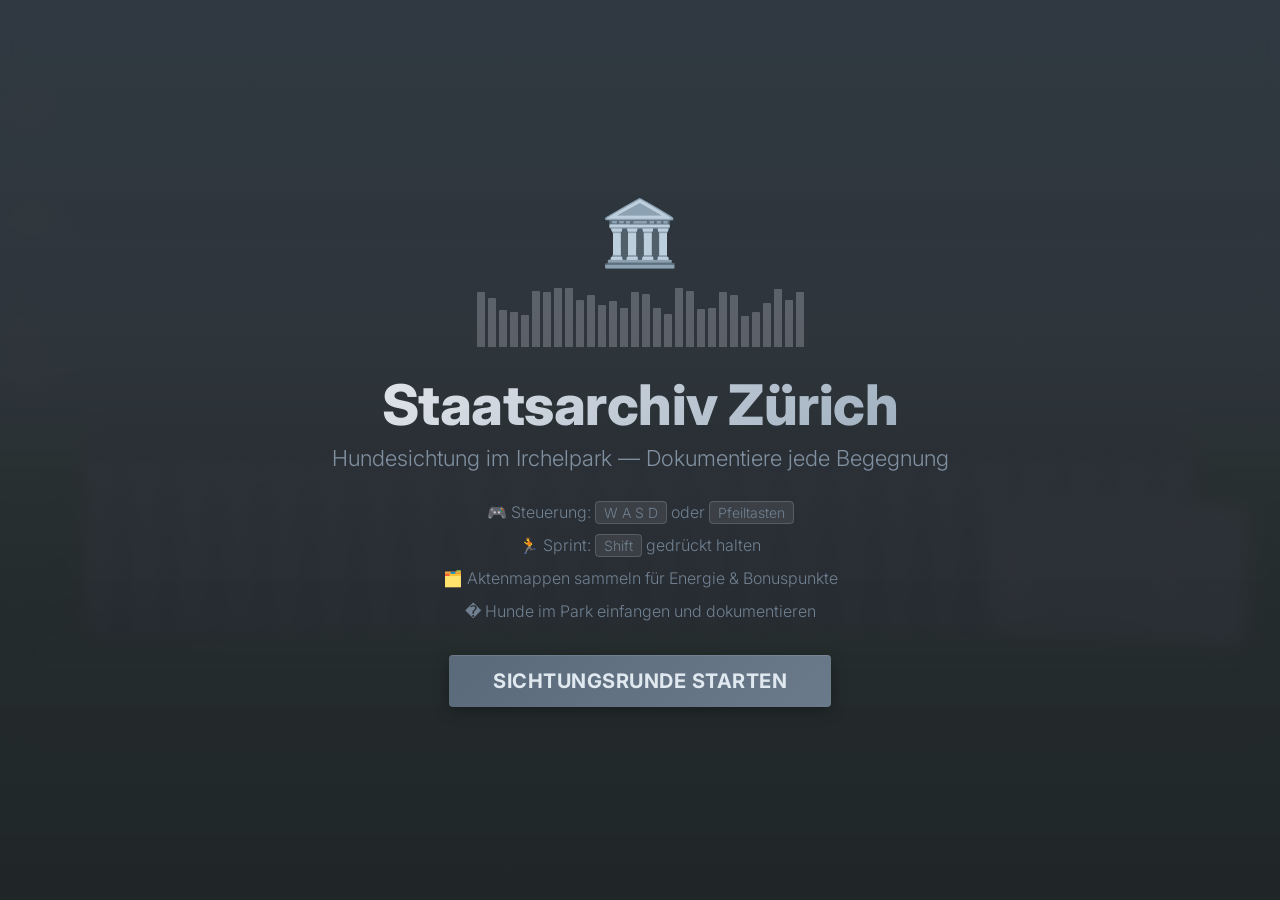
==== commit f5e3c980: "krähen etc." ====
--- a/hundefangen_stazh.html
+++ b/hundefangen_stazh.html
@@ -1,9 +1,11 @@
 <!DOCTYPE html>
 <html lang="de">
+
 <head>
     <meta charset="UTF-8">
     <meta name="viewport" content="width=device-width, initial-scale=1.0">
     <title>Staatsarchiv Zürich: Fensterblick Irchelpark</title>
+    <link href="https://fonts.googleapis.com/css2?family=Inter:wght@300;400;600;700;800&display=swap" rel="stylesheet">
     <style>
         * {
             margin: 0;
@@ -15,131 +17,264 @@
         body {
             overflow: hidden;
             background: #1a1a2e;
-            font-family: 'Segoe UI', Tahoma, Geneva, Verdana, sans-serif;
+            font-family: 'Inter', 'Segoe UI', Tahoma, Geneva, Verdana, sans-serif;
         }
 
         #game-container {
             position: relative;
             width: 100vw;
             height: 100vh;
-            background: linear-gradient(180deg, #87CEEB 0%, #87CEEB 60%, #4CAF50 60%, #388E3C 100%);
+            background: linear-gradient(180deg, #87CEEB 0%, #B0D9F0 40%, #6BAF5B 55%, #4A8A3C 70%, #3D7A32 100%);
             overflow: hidden;
         }
 
-        /* Wolken */
+        /* === STAATSARCHIV GEBÄUDE (CSS-Architektur) === */
+        #staatsarchiv-building {
+            position: absolute;
+            bottom: 28%;
+            left: 50%;
+            transform: translateX(-50%);
+            width: min(92vw, 1100px);
+            z-index: 5;
+            pointer-events: none;
+        }
+
+        .building-main {
+            position: relative;
+            height: 180px;
+            display: flex;
+            background: linear-gradient(180deg, #b8bcc2 0%, #a8acb2 50%, #989ca2 100%);
+            border-top: 4px solid #7a7e84;
+            box-shadow: 0 8px 32px rgba(0, 0, 0, 0.25), inset 0 1px 0 rgba(255, 255, 255, 0.3);
+        }
+
+        /* Vertikale Beton-Lamellen */
+        .concrete-fin {
+            flex: 0 0 auto;
+            width: 18px;
+            height: 100%;
+            background: linear-gradient(90deg, #c5c9cf 0%, #d5d9df 40%, #b0b4ba 100%);
+            box-shadow: 2px 0 4px rgba(0, 0, 0, 0.15), -1px 0 2px rgba(0, 0, 0, 0.08);
+            position: relative;
+            z-index: 2;
+        }
+
+        .concrete-fin::after {
+            content: '';
+            position: absolute;
+            top: 0;
+            left: 0;
+            right: 0;
+            bottom: 0;
+            background: linear-gradient(180deg, rgba(255, 255, 255, 0.15) 0%, transparent 30%, transparent 70%, rgba(0, 0, 0, 0.08) 100%);
+        }
+
+        /* Glas-Panels zwischen den Lamellen */
+        .glass-panel {
+            flex: 1;
+            height: 100%;
+            background: linear-gradient(180deg,
+                    rgba(120, 160, 190, 0.7) 0%,
+                    rgba(100, 145, 175, 0.6) 20%,
+                    rgba(85, 135, 165, 0.5) 50%,
+                    rgba(70, 120, 150, 0.55) 80%,
+                    rgba(60, 100, 130, 0.6) 100%);
+            position: relative;
+            overflow: hidden;
+        }
+
+        .glass-panel::before {
+            content: '';
+            position: absolute;
+            top: 0;
+            left: 0;
+            right: 0;
+            height: 40%;
+            background: linear-gradient(180deg, rgba(180, 210, 235, 0.4) 0%, transparent 100%);
+        }
+
+        .glass-panel::after {
+            content: '';
+            position: absolute;
+            top: 10%;
+            left: 20%;
+            width: 3px;
+            height: 75%;
+            background: rgba(255, 255, 255, 0.08);
+            transform: skewX(-2deg);
+        }
+
+        /* Gebäude-Dach / oberer Abschluss */
+        .building-roof {
+            height: 12px;
+            background: linear-gradient(180deg, #888c92, #a0a4aa);
+            border-top: 2px solid #6a6e74;
+            box-shadow: 0 -2px 8px rgba(0, 0, 0, 0.1);
+        }
+
+        /* Gebäude-Sockel */
+        .building-base {
+            height: 20px;
+            background: linear-gradient(180deg, #7a7e84 0%, #686c72 100%);
+            box-shadow: 0 4px 12px rgba(0, 0, 0, 0.3);
+        }
+
+        /* Rechter Anbau (weisser Trakt) */
+        .building-annex {
+            position: absolute;
+            right: -5%;
+            bottom: 0;
+            width: 22%;
+            height: 140px;
+            background: linear-gradient(180deg, #e8eaec 0%, #d8dadc 100%);
+            border: 1px solid #b0b4ba;
+            box-shadow: -4px 0 12px rgba(0, 0, 0, 0.15);
+            z-index: 1;
+        }
+
+        .annex-windows {
+            display: grid;
+            grid-template-columns: repeat(3, 1fr);
+            grid-template-rows: repeat(2, 1fr);
+            gap: 8px;
+            padding: 20px 12px;
+            height: 100%;
+        }
+
+        .annex-window {
+            background: linear-gradient(180deg, rgba(130, 170, 190, 0.5) 0%, rgba(100, 140, 160, 0.4) 100%);
+            border: 1px solid #a0a4aa;
+            border-radius: 1px;
+        }
+
+        /* Spiegelung im Glas */
+        .glass-reflection {
+            position: absolute;
+            top: 0;
+            left: 8%;
+            width: 35%;
+            height: 100%;
+            background: linear-gradient(135deg, rgba(255, 255, 255, 0.06) 0%, transparent 60%);
+            pointer-events: none;
+            z-index: 3;
+        }
+
+        /* Weg zum Gebäude */
+        .building-path {
+            position: absolute;
+            bottom: 24%;
+            left: 50%;
+            transform: translateX(-50%) perspective(200px) rotateX(25deg);
+            width: 120px;
+            height: 80px;
+            background: linear-gradient(180deg, #d4c9a8 0%, #c4b998 100%);
+            border-radius: 2px;
+            z-index: 4;
+            pointer-events: none;
+            opacity: 0.7;
+        }
+
+        /* Gras-Hügel vor dem Gebäude */
+        .grass-mound {
+            position: absolute;
+            bottom: 26%;
+            left: 50%;
+            transform: translateX(-50%);
+            width: min(96vw, 1200px);
+            height: 40px;
+            background: linear-gradient(180deg, #6BAF5B 0%, #5A9E4A 100%);
+            border-radius: 50% 50% 0 0;
+            z-index: 6;
+            pointer-events: none;
+        }
+
+        /* === Wolken === */
         .cloud {
             position: absolute;
             font-size: 40px;
-            opacity: 0.7;
+            opacity: 0.6;
             animation: cloudMove linear infinite;
             pointer-events: none;
         }
 
         @keyframes cloudMove {
-            from { transform: translateX(-100px); }
-            to { transform: translateX(calc(100vw + 100px)); }
-        }
-
-        /* Bäume und Deko */
+            from {
+                transform: translateX(-100px);
+            }
+
+            to {
+                transform: translateX(calc(100vw + 100px));
+            }
+        }
+
+        /* === Bäume / Parkdeko === */
         .tree {
             position: absolute;
             font-size: 50px;
             bottom: 0;
             pointer-events: none;
-            filter: drop-shadow(2px 4px 3px rgba(0,0,0,0.2));
-        }
-
-        /* Staatsarchiv-Fassade mit Fenstern */
-        #archive-facade {
-            position: absolute;
-            top: 64px;
-            left: 50%;
-            transform: translateX(-50%);
-            width: min(86vw, 920px);
-            z-index: 24;
+            filter: drop-shadow(2px 4px 3px rgba(0, 0, 0, 0.2));
+        }
+
+        /* === Rabenkrähen === */
+        .crow {
+            position: absolute;
+            font-size: 28px;
+            z-index: 8;
             pointer-events: none;
-        }
-
-        .archive-building {
-            border: 2px solid rgba(29, 56, 90, 0.85);
-            border-radius: 10px;
-            background: linear-gradient(180deg, rgba(240, 247, 255, 0.95) 0%, rgba(225, 236, 246, 0.94) 100%);
-            box-shadow: 0 10px 24px rgba(9, 26, 44, 0.24);
-            overflow: hidden;
-        }
-
-        .archive-header {
-            padding: 6px 12px;
-            background: rgba(14, 48, 83, 0.92);
-            color: #fff;
-            font-size: 14px;
-            letter-spacing: 0.3px;
+            filter: drop-shadow(1px 2px 2px rgba(0, 0, 0, 0.2));
+            transition: transform 0.3s ease;
+        }
+
+        .crow-caw {
+            position: absolute;
+            background: rgba(30, 34, 40, 0.85);
+            color: #d0d4da;
+            padding: 3px 8px;
+            border-radius: 8px;
+            font-size: 11px;
             font-weight: 600;
-            text-align: center;
-            text-shadow: 0 1px 2px rgba(0,0,0,0.25);
-        }
-
-        .archive-windows {
-            display: grid;
-            grid-template-columns: repeat(10, minmax(26px, 1fr));
-            gap: 6px;
-            padding: 8px 12px 10px;
-        }
-
-        .archive-window {
-            min-height: 28px;
-            border-radius: 4px;
-            border: 1px solid rgba(19, 61, 97, 0.3);
-            background: linear-gradient(180deg, rgba(175, 228, 255, 0.78) 0%, rgba(141, 214, 249, 0.56) 100%);
-            position: relative;
-            overflow: hidden;
-        }
-
-        .archive-window::before {
-            content: '';
-            position: absolute;
-            left: 0;
-            right: 0;
-            top: 9px;
-            border-top: 1px solid rgba(12, 52, 88, 0.2);
-        }
-
-        .window-sighting {
-            position: absolute;
-            inset: 0;
-            display: flex;
-            align-items: center;
-            justify-content: center;
-            font-size: 18px;
-            opacity: 0;
-            transform: translateY(6px) scale(0.65);
-            transition: opacity 0.25s ease, transform 0.25s ease;
-            filter: drop-shadow(0 0 4px rgba(255, 255, 255, 0.85));
-        }
-
-        .archive-window.active {
-            box-shadow: 0 0 0 2px rgba(255, 214, 84, 0.6);
-            background: linear-gradient(180deg, rgba(255, 245, 192, 0.92) 0%, rgba(255, 225, 141, 0.86) 100%);
-        }
-
-        .archive-window.active .window-sighting {
-            opacity: 1;
-            transform: translateY(0) scale(1);
-        }
-
-        /* Spieler und Hunde */
+            font-style: italic;
+            z-index: 9;
+            pointer-events: none;
+            animation: cawFloat 1.2s ease-out forwards;
+            letter-spacing: 0.5px;
+        }
+
+        @keyframes cawFloat {
+            0% {
+                transform: translateY(0) scale(0.5);
+                opacity: 0;
+            }
+
+            15% {
+                transform: translateY(-8px) scale(1);
+                opacity: 1;
+            }
+
+            75% {
+                opacity: 0.8;
+            }
+
+            100% {
+                transform: translateY(-30px);
+                opacity: 0;
+            }
+        }
+
+        /* === Spieler und Hunde === */
         .dog {
             position: absolute;
             font-size: 40px;
             transition: none;
             z-index: 10;
-            filter: drop-shadow(2px 3px 2px rgba(0,0,0,0.3));
+            filter: drop-shadow(2px 3px 2px rgba(0, 0, 0, 0.3));
         }
 
         .dog.player {
             z-index: 20;
             font-size: 48px;
-            filter: drop-shadow(2px 3px 4px rgba(0,0,0,0.4));
+            filter: drop-shadow(2px 3px 4px rgba(0, 0, 0, 0.4));
         }
 
         .dog.caught {
@@ -160,9 +295,20 @@
         }
 
         @keyframes catchPop {
-            0% { transform: scale(0.5) translateY(0); opacity: 1; }
-            50% { transform: scale(1.3) translateY(-30px); opacity: 1; }
-            100% { transform: scale(1) translateY(-60px); opacity: 0; }
+            0% {
+                transform: scale(0.5) translateY(0);
+                opacity: 1;
+            }
+
+            50% {
+                transform: scale(1.3) translateY(-30px);
+                opacity: 1;
+            }
+
+            100% {
+                transform: scale(1) translateY(-60px);
+                opacity: 0;
+            }
         }
 
         /* Konfetti */
@@ -176,11 +322,18 @@
         }
 
         @keyframes confettiFall {
-            0% { transform: translateY(0) rotate(0deg); opacity: 1; }
-            100% { transform: translateY(100vh) rotate(720deg); opacity: 0; }
-        }
-
-        /* HUD */
+            0% {
+                transform: translateY(0) rotate(0deg);
+                opacity: 1;
+            }
+
+            100% {
+                transform: translateY(100vh) rotate(720deg);
+                opacity: 0;
+            }
+        }
+
+        /* === HUD === */
         #hud {
             position: absolute;
             top: 0;
@@ -189,84 +342,130 @@
             display: flex;
             justify-content: space-between;
             align-items: center;
-            padding: 12px 24px;
-            background: rgba(0, 0, 0, 0.3);
-            backdrop-filter: blur(5px);
+            padding: 10px 24px;
+            background: linear-gradient(180deg, rgba(60, 64, 70, 0.92) 0%, rgba(50, 54, 60, 0.88) 100%);
+            backdrop-filter: blur(8px);
             z-index: 50;
-            color: white;
-            font-size: 20px;
-            font-weight: bold;
+            color: #e0e4ea;
+            font-size: 18px;
+            font-weight: 600;
+            border-bottom: 1px solid rgba(255, 255, 255, 0.08);
         }
 
         #hud .hud-item {
             display: flex;
             align-items: center;
-            gap: 8px;
+            gap: 6px;
         }
 
         #hud .hud-item span.label {
-            color: #FFD700;
-        }
-
-        /* Startbildschirm */
-        #start-screen, #level-screen, #win-screen {
-            position: absolute;
-            top: 0; left: 0; right: 0; bottom: 0;
+            color: #c0c8d0;
+            font-weight: 400;
+            font-size: 14px;
+            letter-spacing: 0.5px;
+            text-transform: uppercase;
+        }
+
+        /* === Screens === */
+        #start-screen,
+        #level-screen,
+        #win-screen {
+            position: absolute;
+            top: 0;
+            left: 0;
+            right: 0;
+            bottom: 0;
             display: flex;
             flex-direction: column;
             justify-content: center;
             align-items: center;
-            background: rgba(0, 0, 0, 0.7);
-            backdrop-filter: blur(8px);
+            background: linear-gradient(180deg, rgba(40, 44, 50, 0.92) 0%, rgba(30, 34, 40, 0.95) 100%);
+            backdrop-filter: blur(12px);
             z-index: 500;
             color: white;
             text-align: center;
         }
 
         .screen-title {
-            font-size: clamp(34px, 7.5vw, 64px);
-            margin-bottom: 10px;
-            text-shadow: 0 0 20px rgba(255, 215, 0, 0.5);
+            font-size: clamp(30px, 7vw, 56px);
+            margin-bottom: 6px;
+            font-weight: 800;
+            letter-spacing: -0.5px;
+            background: linear-gradient(135deg, #e0e4ea 0%, #a0b0c0 100%);
+            -webkit-background-clip: text;
+            -webkit-text-fill-color: transparent;
+            background-clip: text;
         }
 
         .screen-subtitle {
-            font-size: clamp(18px, 3.8vw, 24px);
-            color: #ccc;
-            margin-bottom: 30px;
+            font-size: clamp(16px, 3.5vw, 22px);
+            color: #8090a0;
+            margin-bottom: 28px;
+            font-weight: 300;
         }
 
         .screen-info {
-            font-size: 18px;
-            color: #aaa;
-            margin-bottom: 8px;
-            line-height: 1.6;
+            font-size: 16px;
+            color: #708090;
+            margin-bottom: 6px;
+            line-height: 1.7;
+            font-weight: 300;
         }
 
         .screen-info kbd {
-            background: rgba(255,255,255,0.15);
-            border: 1px solid rgba(255,255,255,0.3);
+            background: rgba(255, 255, 255, 0.08);
+            border: 1px solid rgba(255, 255, 255, 0.15);
             border-radius: 4px;
             padding: 2px 8px;
-            font-family: inherit;
+            font-family: 'Inter', monospace;
+            font-size: 14px;
+        }
+
+        /* Archiv-Signet auf Startscreen */
+        .screen-signet {
+            font-size: 64px;
+            margin-bottom: 16px;
+            opacity: 0.9;
+        }
+
+        .screen-building-silhouette {
+            width: min(70vw, 500px);
+            height: 60px;
+            margin-bottom: 24px;
+            display: flex;
+            align-items: flex-end;
+            justify-content: center;
+            gap: 3px;
+            opacity: 0.25;
+        }
+
+        .silhouette-fin {
+            width: 8px;
+            background: #e0e4ea;
+            border-radius: 1px 1px 0 0;
         }
 
         .btn {
-            margin-top: 30px;
-            padding: 16px 48px;
-            font-size: 24px;
-            font-weight: bold;
+            margin-top: 24px;
+            padding: 14px 44px;
+            font-size: 20px;
+            font-weight: 700;
             border: none;
-            border-radius: 50px;
+            border-radius: 4px;
             cursor: pointer;
-            background: linear-gradient(135deg, #FF6B00, #FF9800);
-            color: white;
-            box-shadow: 0 4px 15px rgba(255, 107, 0, 0.4);
+            background: linear-gradient(135deg, #5a6a7a 0%, #6a7a8a 100%);
+            color: #e0e8f0;
+            box-shadow: 0 4px 15px rgba(0, 0, 0, 0.3), inset 0 1px 0 rgba(255, 255, 255, 0.1);
             transition: transform 0.2s, box-shadow 0.2s;
+            letter-spacing: 0.5px;
+            text-transform: uppercase;
+            font-family: 'Inter', sans-serif;
         }
 
         .btn:hover {
-            transform: scale(1.05);
-            box-shadow: 0 6px 20px rgba(255, 107, 0, 0.6);
+            transform: scale(1.03);
+            box-shadow: 0 6px 20px rgba(0, 0, 0, 0.4);
+            background: linear-gradient(135deg, #6a7a8a 0%, #7a8a9a 100%);
         }
 
         .btn:active {
@@ -274,23 +473,25 @@
         }
 
         .stats-box {
-            background: rgba(255,255,255,0.1);
-            border-radius: 16px;
-            padding: 20px 40px;
-            margin: 20px 0;
+            background: rgba(255, 255, 255, 0.05);
+            border: 1px solid rgba(255, 255, 255, 0.08);
+            border-radius: 8px;
+            padding: 18px 36px;
+            margin: 16px 0;
         }
 
         .stats-box .stat {
-            font-size: 22px;
-            margin: 8px 0;
+            font-size: 20px;
+            margin: 6px 0;
+            font-weight: 300;
         }
 
         .stats-box .stat .val {
-            color: #FFD700;
-            font-weight: bold;
-        }
-
-        /* Pfotenabdrücke Trail */
+            color: #a0c0e0;
+            font-weight: 700;
+        }
+
+        /* === Pfotenabdrücke === */
         .paw-print {
             position: absolute;
             font-size: 16px;
@@ -300,55 +501,75 @@
         }
 
         @keyframes pawFade {
-            0% { opacity: 0.3; }
-            100% { opacity: 0; }
-        }
-
-        /* Wuff-Bubble */
+            0% {
+                opacity: 0.3;
+            }
+
+            100% {
+                opacity: 0;
+            }
+        }
+
+        /* === Wuff-Bubble === */
         .wuff-bubble {
             position: absolute;
-            background: white;
-            color: #333;
+            background: rgba(255, 255, 255, 0.95);
+            color: #3a4450;
             padding: 4px 10px;
-            border-radius: 12px;
-            font-size: 14px;
-            font-weight: bold;
+            border-radius: 10px;
+            font-size: 13px;
+            font-weight: 600;
             z-index: 30;
             pointer-events: none;
             animation: bubbleFloat 1s ease-out forwards;
-            box-shadow: 0 2px 8px rgba(0,0,0,0.2);
+            box-shadow: 0 2px 8px rgba(0, 0, 0, 0.15);
         }
 
         .wuff-bubble::after {
             content: '';
             position: absolute;
-            bottom: -6px;
+            bottom: -5px;
             left: 50%;
             transform: translateX(-50%);
-            border-left: 6px solid transparent;
-            border-right: 6px solid transparent;
-            border-top: 6px solid white;
+            border-left: 5px solid transparent;
+            border-right: 5px solid transparent;
+            border-top: 5px solid rgba(255, 255, 255, 0.95);
         }
 
         @keyframes bubbleFloat {
-            0% { transform: translateY(0) scale(0.5); opacity: 0; }
-            20% { transform: translateY(-10px) scale(1); opacity: 1; }
-            80% { opacity: 1; }
-            100% { transform: translateY(-40px); opacity: 0; }
-        }
-
-        /* Mini-Map */
+            0% {
+                transform: translateY(0) scale(0.5);
+                opacity: 0;
+            }
+
+            20% {
+                transform: translateY(-10px) scale(1);
+                opacity: 1;
+            }
+
+            80% {
+                opacity: 1;
+            }
+
+            100% {
+                transform: translateY(-40px);
+                opacity: 0;
+            }
+        }
+
+        /* === Mini-Map === */
         #minimap {
             position: absolute;
             bottom: 12px;
             right: 12px;
             width: 150px;
             height: 100px;
-            background: rgba(0,0,0,0.4);
-            border: 2px solid rgba(255,255,255,0.3);
-            border-radius: 8px;
+            background: rgba(40, 44, 50, 0.7);
+            border: 1px solid rgba(255, 255, 255, 0.12);
+            border-radius: 4px;
             z-index: 40;
             overflow: hidden;
+            backdrop-filter: blur(4px);
         }
 
         .minimap-dot {
@@ -359,41 +580,49 @@
         }
 
         .minimap-dot.player-dot {
-            background: #FFD700;
+            background: #a0c0e0;
             width: 8px;
             height: 8px;
-            box-shadow: 0 0 4px #FFD700;
+            box-shadow: 0 0 4px #a0c0e0;
         }
 
         .minimap-dot.enemy-dot {
-            background: #FF4444;
+            background: #e07060;
         }
 
         .minimap-dot.caught-dot {
-            background: #4CAF50;
-        }
-
-        /* Geschwindigkeits-Boost Anzeige */
+            background: #70b070;
+        }
+
+        /* === Speed Indicator === */
         .speed-indicator {
             position: absolute;
             bottom: 12px;
             left: 12px;
-            color: white;
-            font-size: 16px;
-            background: rgba(0,0,0,0.4);
+            color: #d0d8e0;
+            font-size: 14px;
+            background: rgba(40, 44, 50, 0.7);
             padding: 8px 14px;
-            border-radius: 8px;
+            border-radius: 4px;
             z-index: 40;
-        }
-
-        /* Lustige Hunde-Bouncing animation */
+            border: 1px solid rgba(255, 255, 255, 0.08);
+            backdrop-filter: blur(4px);
+            font-weight: 400;
+        }
+
+        /* === Dog Animations === */
         .dog-bounce {
             animation: dogBounce 0.5s ease-in-out infinite alternate;
         }
 
         @keyframes dogBounce {
-            0% { transform: translateY(0) scaleX(1); }
-            100% { transform: translateY(-5px) scaleX(-1); }
+            0% {
+                transform: translateY(0) scaleX(1);
+            }
+
+            100% {
+                transform: translateY(-5px) scaleX(-1);
+            }
         }
 
         .dog-idle {
@@ -401,26 +630,47 @@
         }
 
         @keyframes dogIdle {
-            0% { transform: translateY(0); }
-            100% { transform: translateY(-3px); }
-        }
-
-        /* Power-Up */
+            0% {
+                transform: translateY(0);
+            }
+
+            100% {
+                transform: translateY(-3px);
+            }
+        }
+
+        /* === Power-Up === */
         .powerup {
             position: absolute;
             font-size: 32px;
             z-index: 15;
             animation: powerupFloat 1s ease-in-out infinite alternate;
-            filter: drop-shadow(0 0 8px gold);
+            filter: drop-shadow(0 0 6px rgba(180, 200, 220, 0.6));
             cursor: pointer;
         }
 
         @keyframes powerupFloat {
-            0% { transform: translateY(0) scale(1); }
-            100% { transform: translateY(-8px) scale(1.1); }
-        }
-
-        /* Mobile Controls */
+            0% {
+                transform: translateY(0) scale(1);
+            }
+
+            100% {
+                transform: translateY(-8px) scale(1.1);
+            }
+        }
+
+        /* === Wegmarkierungen / Pollards === */
+        .path-bollard {
+            position: absolute;
+            width: 6px;
+            height: 16px;
+            background: linear-gradient(180deg, #3a3e44 0%, #2a2e34 100%);
+            border-radius: 3px 3px 0 0;
+            z-index: 4;
+            pointer-events: none;
+        }
+
+        /* === Mobile Controls === */
         #mobile-controls {
             display: none;
             position: absolute;
@@ -433,8 +683,8 @@
         .mobile-btn {
             width: 60px;
             height: 60px;
-            background: rgba(255,255,255,0.3);
-            border: 2px solid rgba(255,255,255,0.5);
+            background: rgba(60, 64, 70, 0.5);
+            border: 1px solid rgba(255, 255, 255, 0.2);
             border-radius: 50%;
             font-size: 28px;
             display: flex;
@@ -442,10 +692,11 @@
             justify-content: center;
             cursor: pointer;
             -webkit-tap-highlight-color: transparent;
+            backdrop-filter: blur(4px);
         }
 
         .mobile-btn:active {
-            background: rgba(255,255,255,0.5);
+            background: rgba(80, 84, 90, 0.6);
         }
 
         .mobile-row {
@@ -459,17 +710,19 @@
                 display: block;
             }
 
-            #archive-facade {
-                top: 58px;
-                width: min(92vw, 760px);
-            }
-
-            .archive-windows {
-                grid-template-columns: repeat(8, minmax(24px, 1fr));
+
+
+            .building-main {
+                height: 120px;
+            }
+
+            .concrete-fin {
+                width: 12px;
             }
         }
     </style>
 </head>
+
 <body>
     <div id="game-container">
         <!-- HUD -->
@@ -492,13 +745,33 @@
             </div>
         </div>
 
-        <!-- Staatsarchiv-Fassade -->
-        <div id="archive-facade" aria-hidden="true">
-            <div class="archive-building">
-                <div class="archive-header" id="archive-level-name">Staatsarchiv Zürich · Blick in den Irchelpark</div>
-                <div class="archive-windows" id="archive-windows"></div>
+
+
+        <!-- Staatsarchiv Gebäude (Architektur) -->
+        <div id="staatsarchiv-building">
+            <div class="building-roof"></div>
+            <div class="building-main" id="building-fins-container">
+                <div class="glass-reflection"></div>
+                <!-- Fins + Glass panels generated by JS -->
+            </div>
+            <div class="building-base"></div>
+            <div class="building-annex">
+                <div class="annex-windows">
+                    <div class="annex-window"></div>
+                    <div class="annex-window"></div>
+                    <div class="annex-window"></div>
+                    <div class="annex-window"></div>
+                    <div class="annex-window"></div>
+                    <div class="annex-window"></div>
+                </div>
             </div>
         </div>
+
+        <!-- Gras-Hügel -->
+        <div class="grass-mound"></div>
+
+        <!-- Weg -->
+        <div class="building-path"></div>
 
         <!-- Minimap -->
         <div id="minimap" style="display:none;"></div>
@@ -522,12 +795,14 @@
 
         <!-- Start Screen -->
         <div id="start-screen">
+            <div class="screen-signet">🏛️</div>
+            <div class="screen-building-silhouette" id="start-silhouette"></div>
             <div class="screen-title">Staatsarchiv Zürich</div>
-            <div class="screen-subtitle">Fensterblick Irchelpark: dokumentiere jede Hundesichtung.</div>
+            <div class="screen-subtitle">Hundesichtung im Irchelpark — Dokumentiere jede Begegnung</div>
             <div class="screen-info">🎮 Steuerung: <kbd>W A S D</kbd> oder <kbd>Pfeiltasten</kbd></div>
-            <div class="screen-info">🏃 Sprint: <kbd>Shift</kbd> für schnelle Sichtungsrunde</div>
-            <div class="screen-info">🗂️ Sammle Aktenmappen für Bonuspunkte und Energie</div>
-            <div class="screen-info">🐶 Im Irchelpark vorbeiziehende Hunde vollständig erfassen</div>
+            <div class="screen-info">🏃 Sprint: <kbd>Shift</kbd> gedrückt halten</div>
+            <div class="screen-info">🗂️ Aktenmappen sammeln für Energie & Bonuspunkte</div>
+            <div class="screen-info">� Hunde im Park einfangen und dokumentieren</div>
             <button class="btn" id="start-btn">Sichtungsrunde starten</button>
         </div>
 
@@ -564,15 +839,14 @@
         const hud = document.getElementById('hud');
         const minimapEl = document.getElementById('minimap');
         const speedIndicator = document.getElementById('speed-indicator');
-        const archiveLevelNameEl = document.getElementById('archive-level-name');
-        const archiveWindowsEl = document.getElementById('archive-windows');
 
         // Dog Emojis
         const DOG_EMOJIS = ['🐶', '🐩', '🦮', '🐕‍🦺', '🐕', '🦊'];
         const PLAYER_EMOJI = '🐕';
         const POWERUP_EMOJI = '🗂️';
-        const WINDOW_SIGHTING_EMOJIS = ['🐶', '🐕', '🦮', '🐕‍🦺', '🐾', '🦴'];
         const BARK_SOUNDS = ['Wuff im Park!', 'Gassi!', 'Wau vom Irchel!', 'Hechel...', 'Ruff!', 'Sichtung!'];
+        const CROW_CAWS = ['Kräh!', 'Kraa!', 'Krah krah!', 'Krrää!', 'Caw!', 'Krächz!'];
+        const CROW_EMOJIS = ['🐦‍⬛'];
 
         // Level Konfiguration
         const LEVELS = [
@@ -611,7 +885,7 @@
         let powerupElements = [];
         let treeElements = [];
         let cloudElements = [];
-        let archiveWindowElements = [];
+        let crowState = []; // { x, y, vx, vy, cawTimer, el }
 
         // ============================================================
         // Initialisierung
@@ -624,7 +898,7 @@
             // Events
             document.addEventListener('keydown', e => {
                 state.keys[e.key.toLowerCase()] = true;
-                if (['arrowup','arrowdown','arrowleft','arrowright',' '].includes(e.key.toLowerCase())) {
+                if (['arrowup', 'arrowdown', 'arrowleft', 'arrowright', ' '].includes(e.key.toLowerCase())) {
                     e.preventDefault();
                 }
             });
@@ -648,12 +922,12 @@
             window.addEventListener('resize', () => {
                 state.gameWidth = window.innerWidth;
                 state.gameHeight = window.innerHeight;
-                createArchiveWindows();
             });
 
             // Deko
             createClouds();
-            createArchiveWindows();
+            createBuildingFins();
+            createStartSilhouette();
         }
 
         function createClouds() {
@@ -670,52 +944,114 @@
             }
         }
 
-        function createArchiveWindows() {
-            archiveWindowsEl.innerHTML = '';
-            archiveWindowElements = [];
-
-            const windowCount = window.matchMedia('(pointer: coarse)').matches ? 8 : 10;
-            for (let i = 0; i < windowCount; i++) {
-                const windowEl = document.createElement('div');
-                windowEl.className = 'archive-window';
-
-                const sightingEl = document.createElement('div');
-                sightingEl.className = 'window-sighting';
-                sightingEl.textContent = WINDOW_SIGHTING_EMOJIS[Math.floor(Math.random() * WINDOW_SIGHTING_EMOJIS.length)];
-
-                windowEl.appendChild(sightingEl);
-                archiveWindowsEl.appendChild(windowEl);
-                archiveWindowElements.push(windowEl);
-            }
-
-            setArchiveWindowSighting(Math.floor(Math.random() * archiveWindowElements.length));
-        }
-
-        function setArchiveWindowSighting(index) {
-            archiveWindowElements.forEach((windowEl, i) => {
-                const sightingEl = windowEl.querySelector('.window-sighting');
-                if (i === index) {
-                    sightingEl.textContent = WINDOW_SIGHTING_EMOJIS[Math.floor(Math.random() * WINDOW_SIGHTING_EMOJIS.length)];
-                    windowEl.classList.add('active');
-                } else {
-                    windowEl.classList.remove('active');
+        function createBuildingFins() {
+            const container = document.getElementById('building-fins-container');
+            const finCount = window.matchMedia('(pointer: coarse)').matches ? 16 : 24;
+            // Clear existing fins (keep the glass-reflection)
+            const reflection = container.querySelector('.glass-reflection');
+            container.innerHTML = '';
+            if (reflection) container.appendChild(reflection);
+
+            for (let i = 0; i < finCount; i++) {
+                const fin = document.createElement('div');
+                fin.className = 'concrete-fin';
+                container.appendChild(fin);
+
+                if (i < finCount - 1) {
+                    const glass = document.createElement('div');
+                    glass.className = 'glass-panel';
+                    container.appendChild(glass);
+                }
+            }
+        }
+
+        function createStartSilhouette() {
+            const sil = document.getElementById('start-silhouette');
+            if (!sil) return;
+            sil.innerHTML = '';
+            for (let i = 0; i < 30; i++) {
+                const fin = document.createElement('div');
+                fin.className = 'silhouette-fin';
+                const h = 30 + Math.random() * 30;
+                fin.style.height = h + 'px';
+                sil.appendChild(fin);
+            }
+        }
+
+        function createCrows() {
+            // Remove old crows
+            crowState.forEach(c => c.el.remove());
+            crowState = [];
+
+            const count = 3 + Math.floor(Math.random() * 3); // 3-5 crows
+            for (let i = 0; i < count; i++) {
+                const el = document.createElement('div');
+                el.className = 'crow';
+                el.textContent = CROW_EMOJIS[0];
+                container.appendChild(el);
+
+                const crow = {
+                    x: Math.random() * state.gameWidth,
+                    y: 30 + Math.random() * (state.gameHeight * 0.3),
+                    vx: (0.5 + Math.random() * 1.2) * (Math.random() < 0.5 ? 1 : -1),
+                    vy: (Math.random() - 0.5) * 0.3,
+                    cawTimer: Math.random() * 400,
+                    glideTimer: Math.random() * 200,
+                    el: el,
+                };
+                crowState.push(crow);
+            }
+        }
+
+        function updateCrows(dt) {
+            crowState.forEach(crow => {
+                crow.cawTimer += dt;
+                crow.glideTimer += dt;
+
+                // Occasional direction shifts (gliding)
+                if (crow.glideTimer > 120 + Math.random() * 200) {
+                    crow.glideTimer = 0;
+                    crow.vy = (Math.random() - 0.5) * 0.4;
+                    crow.vx += (Math.random() - 0.5) * 0.3;
+                    // Keep horizontal speed reasonable
+                    const absVx = Math.abs(crow.vx);
+                    if (absVx < 0.3) crow.vx = 0.5 * Math.sign(crow.vx);
+                    if (absVx > 2) crow.vx = 2 * Math.sign(crow.vx);
+                }
+
+                crow.x += crow.vx * dt;
+                crow.y += crow.vy * dt;
+
+                // Wrap horizontally
+                if (crow.x < -40) crow.x = state.gameWidth + 30;
+                if (crow.x > state.gameWidth + 40) crow.x = -30;
+
+                // Keep in upper part of screen
+                crow.y = Math.max(20, Math.min(state.gameHeight * 0.4, crow.y));
+
+                // Render
+                crow.el.style.left = crow.x + 'px';
+                crow.el.style.top = crow.y + 'px';
+                crow.el.style.transform = crow.vx < 0 ? 'scaleX(-1)' : 'scaleX(1)';
+
+                // Occasional cawing
+                if (crow.cawTimer > 300 + Math.random() * 500) {
+                    crow.cawTimer = 0;
+                    if (Math.random() < 0.4) {
+                        showCrowCaw(crow.x, crow.y - 15);
+                    }
                 }
             });
-
-            state.activeWindowIndex = index;
-        }
-
-        function updateArchiveWindows(dt) {
-            if (!state.running || archiveWindowElements.length === 0) return;
-
-            const currentLevel = LEVELS[state.level];
-            state.archiveSightingTimer += dt;
-
-            if (state.archiveSightingTimer < currentLevel.sightingRate) return;
-
-            state.archiveSightingTimer = 0;
-            const nextWindow = Math.floor(Math.random() * archiveWindowElements.length);
-            setArchiveWindowSighting(nextWindow);
+        }
+
+        function showCrowCaw(x, y) {
+            const caw = document.createElement('div');
+            caw.className = 'crow-caw';
+            caw.textContent = CROW_CAWS[Math.floor(Math.random() * CROW_CAWS.length)];
+            caw.style.left = (x - 10) + 'px';
+            caw.style.top = (y - 15) + 'px';
+            container.appendChild(caw);
+            setTimeout(() => caw.remove(), 1200);
         }
 
         function createTrees() {
@@ -773,9 +1109,9 @@
         function startLevel() {
             const lvl = LEVELS[state.level];
 
-            // Update background
-            container.style.background = `linear-gradient(180deg, ${lvl.bgColor1} 0%, ${lvl.bgColor1} 55%, ${lvl.bgColor2} 55%, ${lvl.bgColor2} 100%)`;
-            archiveLevelNameEl.textContent = `Staatsarchiv Zürich · ${lvl.name} (${lvl.spot})`;
+            // Update background - smooth gradient with Irchelpark feel
+            container.style.background = `linear-gradient(180deg, ${lvl.bgColor1} 0%, ${lvl.bgColor1} 40%, ${lvl.bgColor2} 55%, ${lvl.bgColor2} 100%)`;
+
 
             // Clear old elements
             clearGameElements();
@@ -837,10 +1173,9 @@
             // Configure caught dogs trail
             state.caughtDogs = [];
             caughtElements = [];
-            state.archiveSightingTimer = 0;
-            if (archiveWindowElements.length > 0) {
-                setArchiveWindowSighting(Math.floor(Math.random() * archiveWindowElements.length));
-            }
+
+            // Create crows for this level
+            createCrows();
 
             // Start time
             state.levelStartTime = Date.now();
@@ -894,7 +1229,7 @@
             updatePlayer(dt);
             updateDogs(dt);
             updateCaughtDogs(dt);
-            updateArchiveWindows(dt);
+            updateCrows(dt);
             checkCollisions();
             updateHUD();
             updateMinimap();
@@ -1386,4 +1721,5 @@
         init();
     </script>
 </body>
-</html>
+
+</html>
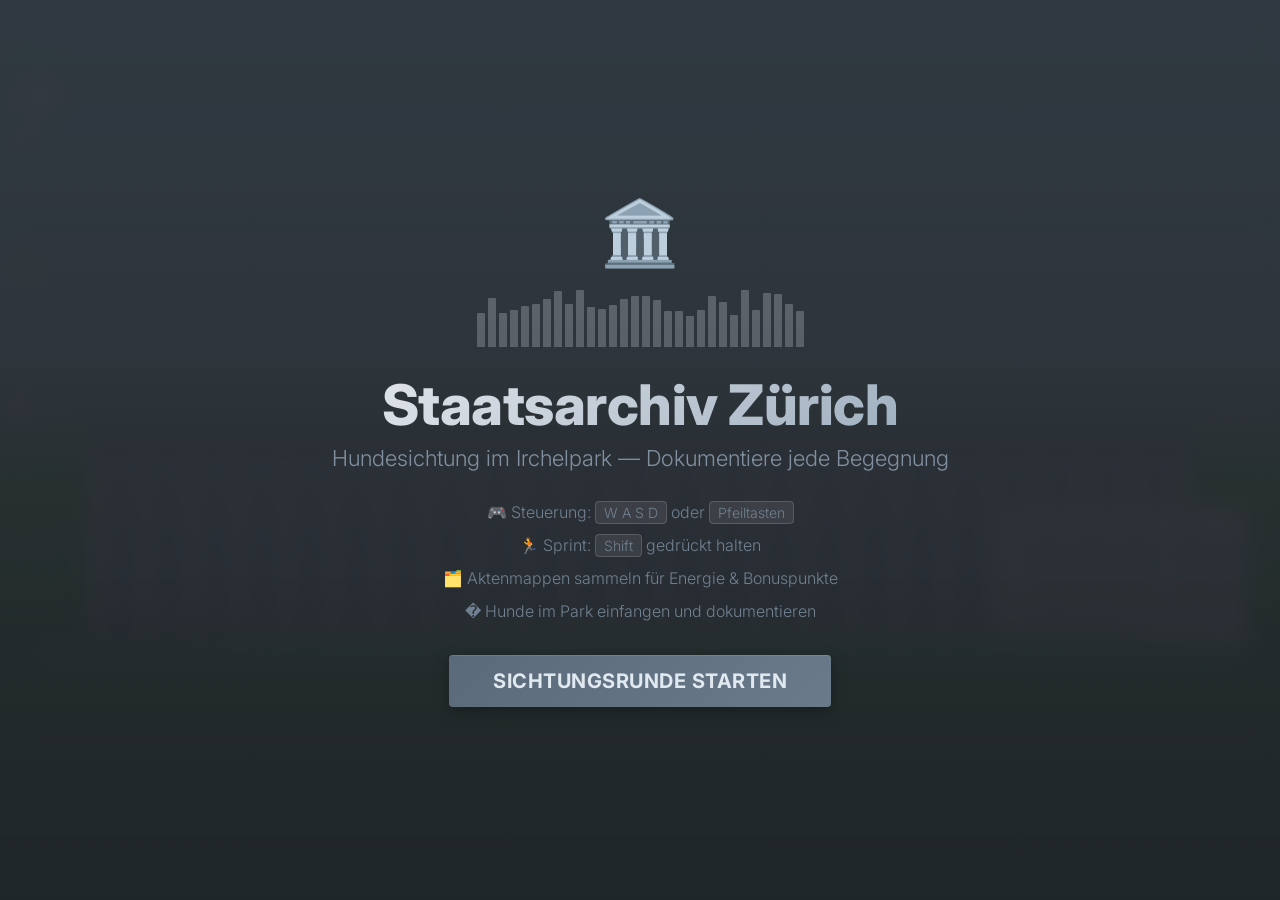
==== commit 582683a4: "yip etc." ====
--- a/hundefangen_stazh.html
+++ b/hundefangen_stazh.html
@@ -844,7 +844,7 @@
         const DOG_EMOJIS = ['🐶', '🐩', '🦮', '🐕‍🦺', '🐕', '🦊'];
         const PLAYER_EMOJI = '🐕';
         const POWERUP_EMOJI = '🗂️';
-        const BARK_SOUNDS = ['Wuff im Park!', 'Gassi!', 'Wau vom Irchel!', 'Hechel...', 'Ruff!', 'Sichtung!'];
+        const BARK_SOUNDS = ['Wuff!', 'Wau wau!', 'Hechel...', 'Ruff!', 'Japs!', 'Wuff wuff!', 'Schnüffel...', 'Gassi!', '*schwanzwedel*', 'Kläff!', 'Wau!', '*hechel hechel*', 'Grrrr...', '*bell*', 'Yip!'];
         const CROW_CAWS = ['Kräh!', 'Kraa!', 'Krah krah!', 'Krrää!', 'Caw!', 'Krächz!'];
         const CROW_EMOJIS = ['🐦‍⬛'];
 
@@ -1505,8 +1505,16 @@
             state.score += 50;
             state.player.stamina = Math.min(100, state.player.stamina + 45);
 
-            showCatchEffect(pu.x, pu.y, '📎 Archiv-Boost');
-            showPointsPopup(pu.x, pu.y - 10, '+50 Aktenbonus');
+            // Temporärer Geschwindigkeitsboost
+            const originalSpeed = 4;
+            state.player.speed = originalSpeed * 1.25;
+            clearTimeout(state.player._speedTimeout);
+            state.player._speedTimeout = setTimeout(() => {
+                state.player.speed = originalSpeed;
+            }, 3000);
+
+            showCatchEffect(pu.x, pu.y, '� Archiv-Boost!');
+            showPointsPopup(pu.x, pu.y - 10, '+50 ⚡ Turbo!');
 
             powerupElements[index].remove();
             powerupElements.splice(index, 1);
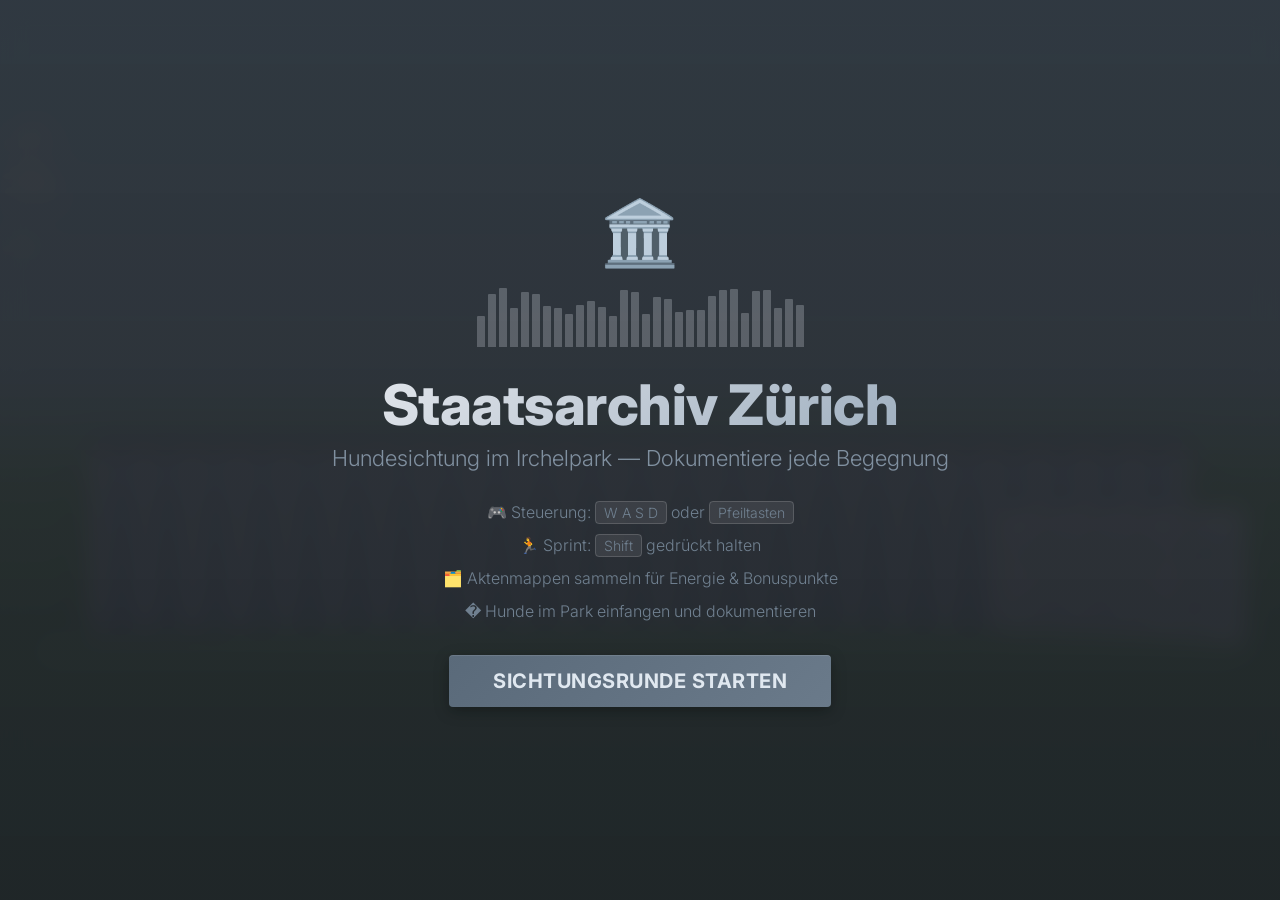
==== commit 662b9304: "Make pages mobile/iPhone friendly: fix 100vh, safe-area, audio unlock, touch events Co-authored-by: " ====
--- a/hundefangen_stazh.html
+++ b/hundefangen_stazh.html
@@ -3,7 +3,9 @@
 
 <head>
     <meta charset="UTF-8">
-    <meta name="viewport" content="width=device-width, initial-scale=1.0">
+    <meta name="viewport" content="width=device-width, initial-scale=1.0, viewport-fit=cover">
+    <meta name="apple-mobile-web-app-capable" content="yes">
+    <meta name="apple-mobile-web-app-status-bar-style" content="black-translucent">
     <title>Staatsarchiv Zürich: Fensterblick Irchelpark</title>
     <link href="https://fonts.googleapis.com/css2?family=Inter:wght@300;400;600;700;800&display=swap" rel="stylesheet">
     <style>
@@ -14,8 +16,14 @@
             user-select: none;
         }
 
+        html {
+            height: -webkit-fill-available;
+        }
+
         body {
             overflow: hidden;
+            height: 100vh;
+            height: -webkit-fill-available;
             background: #1a1a2e;
             font-family: 'Inter', 'Segoe UI', Tahoma, Geneva, Verdana, sans-serif;
         }
@@ -24,6 +32,7 @@
             position: relative;
             width: 100vw;
             height: 100vh;
+            height: -webkit-fill-available;
             background: linear-gradient(180deg, #87CEEB 0%, #B0D9F0 40%, #6BAF5B 55%, #4A8A3C 70%, #3D7A32 100%);
             overflow: hidden;
         }
@@ -675,6 +684,7 @@
             display: none;
             position: absolute;
             bottom: 20px;
+            bottom: calc(20px + env(safe-area-inset-bottom, 0px));
             left: 50%;
             transform: translateX(-50%);
             z-index: 60;
@@ -909,8 +919,8 @@
             // Mobile Controls
             document.querySelectorAll('.mobile-btn').forEach(btn => {
                 const dir = btn.dataset.dir;
-                btn.addEventListener('touchstart', e => { e.preventDefault(); state.mobileDir[dir] = true; });
-                btn.addEventListener('touchend', e => { e.preventDefault(); state.mobileDir[dir] = false; });
+                btn.addEventListener('touchstart', e => { e.preventDefault(); state.mobileDir[dir] = true; }, { passive: false });
+                btn.addEventListener('touchend', e => { e.preventDefault(); state.mobileDir[dir] = false; }, { passive: false });
             });
 
             // Buttons
